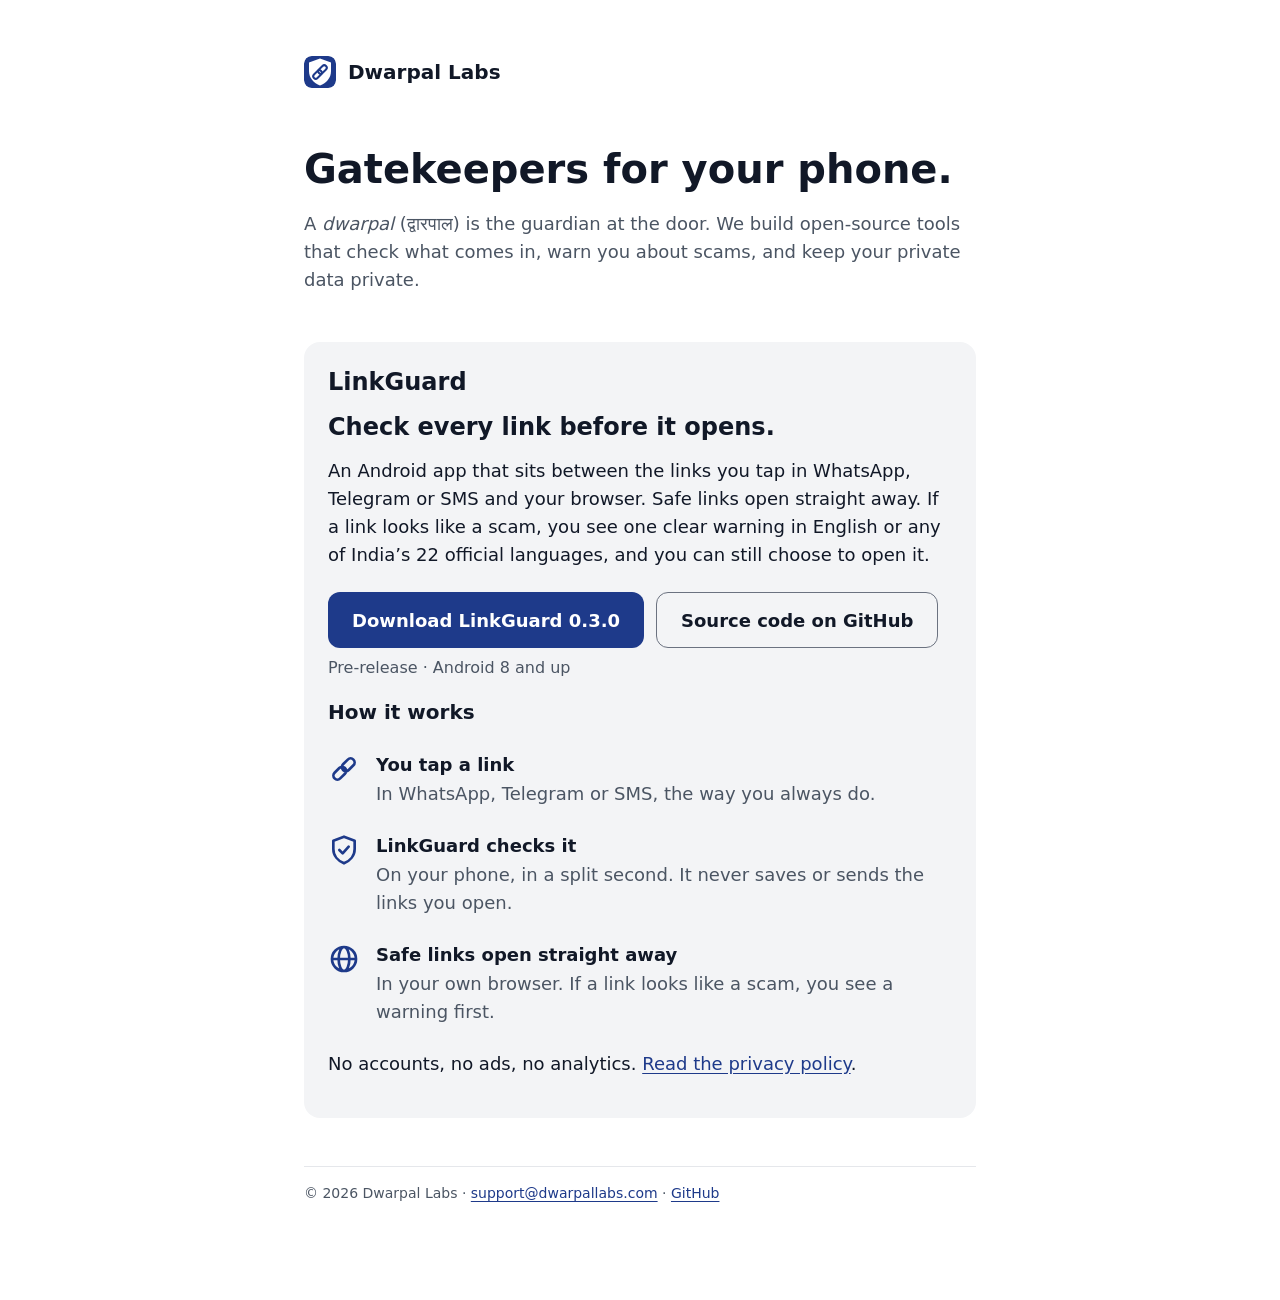
==== index.html @ 08f0dd9b "feat: link to LinkGuard v0.3.0 pre-release (22 Indian languages) Co-Authored-By: Claude Opus 5.5 <no" ====
<!doctype html>
<html lang="en">
<head>
  <meta charset="utf-8">
  <meta name="viewport" content="width=device-width, initial-scale=1">
  <title>Dwarpal Labs</title>
  <meta name="description" content="Dwarpal Labs builds open-source, privacy-first tools that keep scams out.">
  <meta name="color-scheme" content="light dark">
  <link rel="icon" href="/favicon.ico" sizes="32x32">
  <link rel="icon" href="/favicon.svg" type="image/svg+xml">
  <link rel="apple-touch-icon" href="/apple-touch-icon.png">
  <link rel="stylesheet" href="/style.css?v=2">
</head>
<body>
<main>
  <header><a class="mark" href="/"><img src="/favicon.svg" alt="" width="32" height="32">Dwarpal Labs</a></header>

  <h1>Gatekeepers for your phone.</h1>
  <p class="lede">A <em>dwarpal</em> (द्वारपाल) is the guardian at the door. We build open-source tools that check what comes in, warn you about scams, and keep your private data private.</p>

  <section class="card">
    <h2>LinkGuard</h2>
    <p class="tagline">Check every link before it opens.</p>
    <p>An Android app that sits between the links you tap in WhatsApp, Telegram or SMS and your browser. Safe links open straight away. If a link looks like a scam, you see one clear warning in English or any of India’s 22 official languages, and you can still choose to open it.</p>

    <div class="actions">
      <a class="button primary" href="https://github.com/dwarpallabs/linkguard/releases/tag/v0.3.0">Download LinkGuard 0.3.0</a>
      <a class="button secondary" href="https://github.com/dwarpallabs/linkguard">Source code on GitHub</a>
    </div>
    <p class="muted">Pre-release · Android 8 and up</p>

    <h3>How it works</h3>
    <ol class="steps">
      <li>
        <svg width="32" height="32" viewBox="0 0 24 24" fill="none" stroke="currentColor" stroke-width="2" stroke-linecap="round" stroke-linejoin="round" aria-hidden="true"><g transform="rotate(-45 12 12)"><path d="M5 9h5a3 3 0 0 1 0 6H5a3 3 0 0 1 0-6zM14 9h5a3 3 0 0 1 0 6h-5a3 3 0 0 1 0-6z"/></g></svg>
        <div><h4>You tap a link</h4><p>In WhatsApp, Telegram or SMS, the way you always do.</p></div>
      </li>
      <li>
        <svg width="32" height="32" viewBox="0 0 24 24" fill="none" stroke="currentColor" stroke-width="2" stroke-linecap="round" stroke-linejoin="round" aria-hidden="true"><path d="M12 2l8 3v6.2c0 5.1-3.5 9-8 10.8-4.5-1.8-8-5.7-8-10.8V5zM8.5 12l2.5 2.5 4.5-5"/></svg>
        <div><h4>LinkGuard checks it</h4><p>On your phone, in a split second. It never saves or sends the links you open.</p></div>
      </li>
      <li>
        <svg width="32" height="32" viewBox="0 0 24 24" fill="none" stroke="currentColor" stroke-width="2" stroke-linecap="round" stroke-linejoin="round" aria-hidden="true"><path d="M12 3a9 9 0 1 1 0 18a9 9 0 1 1 0-18zM12 3a4 9 0 1 1 0 18a4 9 0 1 1 0-18zM3 12h18"/></svg>
        <div><h4>Safe links open straight away</h4><p>In your own browser. If a link looks like a scam, you see a warning first.</p></div>
      </li>
    </ol>

    <p>No accounts, no ads, no analytics. <a href="/linkguard/privacy">Read the privacy policy</a>.</p>
  </section>

  <footer>© 2026 Dwarpal Labs · <!--email_off--><a href="mailto:support@dwarpallabs.com">support@dwarpallabs.com</a><!--/email_off--> · <a href="https://github.com/dwarpallabs">GitHub</a></footer>
</main>
</body>
</html>
---- style.css ----
/* Dwarpal Labs design system (linkguard/docs/design-system.md): one brand colour, one ink, three
   status colours; system fonts with Noto first; same type scale as the app (sp → px). */
:root {
  --brand: #1e3a8a;
  --on-brand: #ffffff;
  --brand-tint: #eef2ff;
  --ink: #111827;
  --ink-muted: #4b5563;
  --outline: #6b7280;
  --outline-soft: #e5e7eb;
  --bg: #ffffff;
  --surface: #f3f4f6;
  --safe: #15803d;
  --caution: #b45309;
  --danger: #b91c1c;

  --font: "Noto Sans", system-ui, -apple-system, "Segoe UI", Roboto,
    "Noto Sans Devanagari", "Noto Sans Tamil", sans-serif;
  --text-hero: 2.5rem;
  --text-display: 1.75rem;
  --text-title: 1.5rem;
  --text-heading: 1.25rem;
  --text-body-lg: 1.125rem;
  --text-body: 1rem;
  --text-label: 1.125rem;
  --text-caption: 0.875rem;

  --space-sm: 8px;
  --space-md: 12px;
  --space-lg: 16px;
  --space-xl: 24px;
  --space-xxl: 32px;
  --space-xxxl: 48px;
  --radius-md: 12px;
  --radius-lg: 16px;
  --touch-min: 56px;
  --measure: 720px;
}
@media (prefers-color-scheme: dark) {
  :root {
    --brand: #a5b4fc;
    --on-brand: #0b1220;
    --brand-tint: #2b3450;
    --ink: #f3f4f6;
    --ink-muted: #9ca3af;
    --outline-soft: #1f2a40;
    --bg: #0b1220;
    --surface: #141c2f;
    --safe: #4ade80;
    --caution: #fbbf24;
    --danger: #f87171;
  }
}

* { box-sizing: border-box; }
html { font-size: 100%; -webkit-text-size-adjust: 100%; }
body {
  margin: 0;
  background: var(--bg);
  color: var(--ink);
  font-family: var(--font);
  font-size: var(--text-body-lg);
  line-height: 1.55;
  letter-spacing: 0;
}
main {
  max-width: var(--measure);
  margin: 0 auto;
  padding: var(--space-xxl) var(--space-lg) var(--space-xxxl);
}
@media (min-width: 600px) {
  main { padding: var(--space-xxxl) var(--space-xl) 96px; }
}

/* Header: the LinkGuard shield and the parent wordmark. */
header { margin-bottom: var(--space-xxxl); }
.mark {
  display: inline-flex;
  align-items: center;
  gap: var(--space-md);
  min-height: 48px;
  color: var(--ink);
  font-size: var(--text-heading);
  font-weight: 600;
  text-decoration: none;
}
.mark img { width: 32px; height: 32px; border-radius: 8px; }

h1 {
  font-size: 2rem;
  line-height: 1.25;
  font-weight: 600;
  margin: 0 0 var(--space-lg);
}
@media (min-width: 600px) {
  h1 { font-size: var(--text-hero); }
}
h2 {
  font-size: var(--text-title);
  line-height: 1.4;
  font-weight: 600;
  margin: var(--space-xxxl) 0 var(--space-md);
}
h3 {
  font-size: var(--text-heading);
  line-height: 1.5;
  font-weight: 600;
  margin: 0 0 4px;
}
h4 {
  font-size: var(--text-body-lg);
  line-height: 1.5;
  font-weight: 600;
  margin: 0 0 2px;
}
p, li { margin: 0 0 var(--space-lg); }
.lede { font-size: var(--text-body-lg); color: var(--ink-muted); }
.muted { color: var(--ink-muted); font-size: var(--text-body); }
ul { padding-left: var(--space-xl); }
li { margin-bottom: var(--space-md); }
code {
  font-family: ui-monospace, "SFMono-Regular", Menlo, Consolas, monospace;
  font-size: 0.95em;
  background: var(--surface);
  border-radius: 6px;
  padding: 1px 6px;
}

/* Links are underlined, never colour-only. */
a { color: var(--brand); text-decoration: underline; text-underline-offset: 3px; }
a:focus-visible, .button:focus-visible {
  outline: 3px solid var(--brand);
  outline-offset: 2px;
  border-radius: 4px;
}

/* Product card. */
.card {
  background: var(--surface);
  border-radius: var(--radius-lg);
  padding: var(--space-xl);
  margin-top: var(--space-xxxl);
}
.card h2 { margin-top: 0; }
.tagline { font-size: var(--text-title); font-weight: 600; line-height: 1.4; margin-bottom: var(--space-md); }

/* Buttons: same three variants and sizes as the app (§7.1). Labels wrap instead of shrinking. */
.actions { display: flex; flex-direction: column; gap: var(--space-md); margin: var(--space-xl) 0 var(--space-sm); }
@media (min-width: 600px) {
  .actions { flex-direction: row; flex-wrap: wrap; }
}
.button {
  display: inline-flex;
  align-items: center;
  justify-content: center;
  min-height: var(--touch-min);
  padding: 14px var(--space-xl);
  border-radius: var(--radius-md);
  font-size: var(--text-label);
  font-weight: 600;
  line-height: 1.4;
  text-align: center;
  text-decoration: none;
}
.button.primary { background: var(--brand); color: var(--on-brand); }
.button.secondary { border: 1.5px solid var(--outline); color: var(--ink); }
.actions + .muted { margin-top: 0; }

/* How it works: icon + short title + one sentence. */
.steps { list-style: none; padding: 0; margin: var(--space-xl) 0 0; }
.steps li { display: flex; gap: var(--space-lg); margin-bottom: var(--space-xl); }
.steps svg { flex: none; width: 32px; height: 32px; margin-top: 2px; color: var(--brand); }
.steps p { margin: 0; color: var(--ink-muted); }

footer {
  margin-top: var(--space-xxxl);
  padding-top: var(--space-lg);
  border-top: 1px solid var(--outline-soft);
  color: var(--ink-muted);
  font-size: var(--text-caption);
}
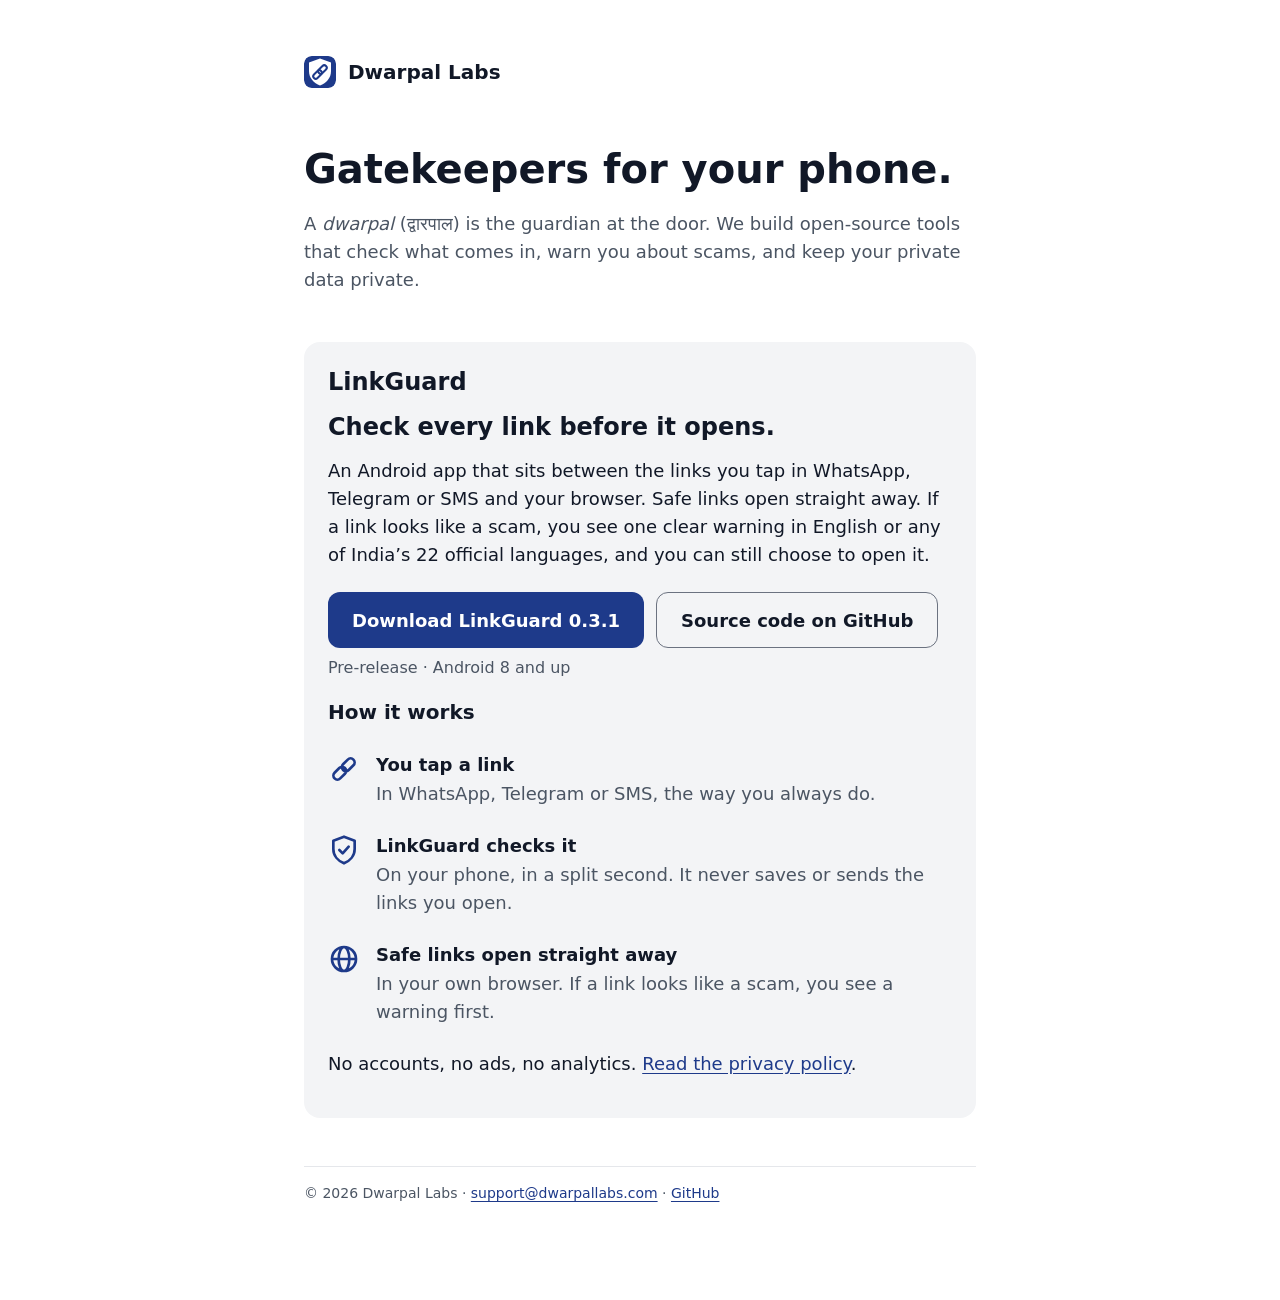
==== commit b258f74b: "feat: link to LinkGuard v0.3.1 pre-release Co-Authored-By: Claude Opus 5.5 <noreply@anthropic.com>" ====
--- a/index.html
+++ b/index.html
@@ -24,7 +24,7 @@
     <p>An Android app that sits between the links you tap in WhatsApp, Telegram or SMS and your browser. Safe links open straight away. If a link looks like a scam, you see one clear warning in English or any of India’s 22 official languages, and you can still choose to open it.</p>
 
     <div class="actions">
-      <a class="button primary" href="https://github.com/dwarpallabs/linkguard/releases/tag/v0.3.0">Download LinkGuard 0.3.0</a>
+      <a class="button primary" href="https://github.com/dwarpallabs/linkguard/releases/tag/v0.3.1">Download LinkGuard 0.3.1</a>
       <a class="button secondary" href="https://github.com/dwarpallabs/linkguard">Source code on GitHub</a>
     </div>
     <p class="muted">Pre-release · Android 8 and up</p>
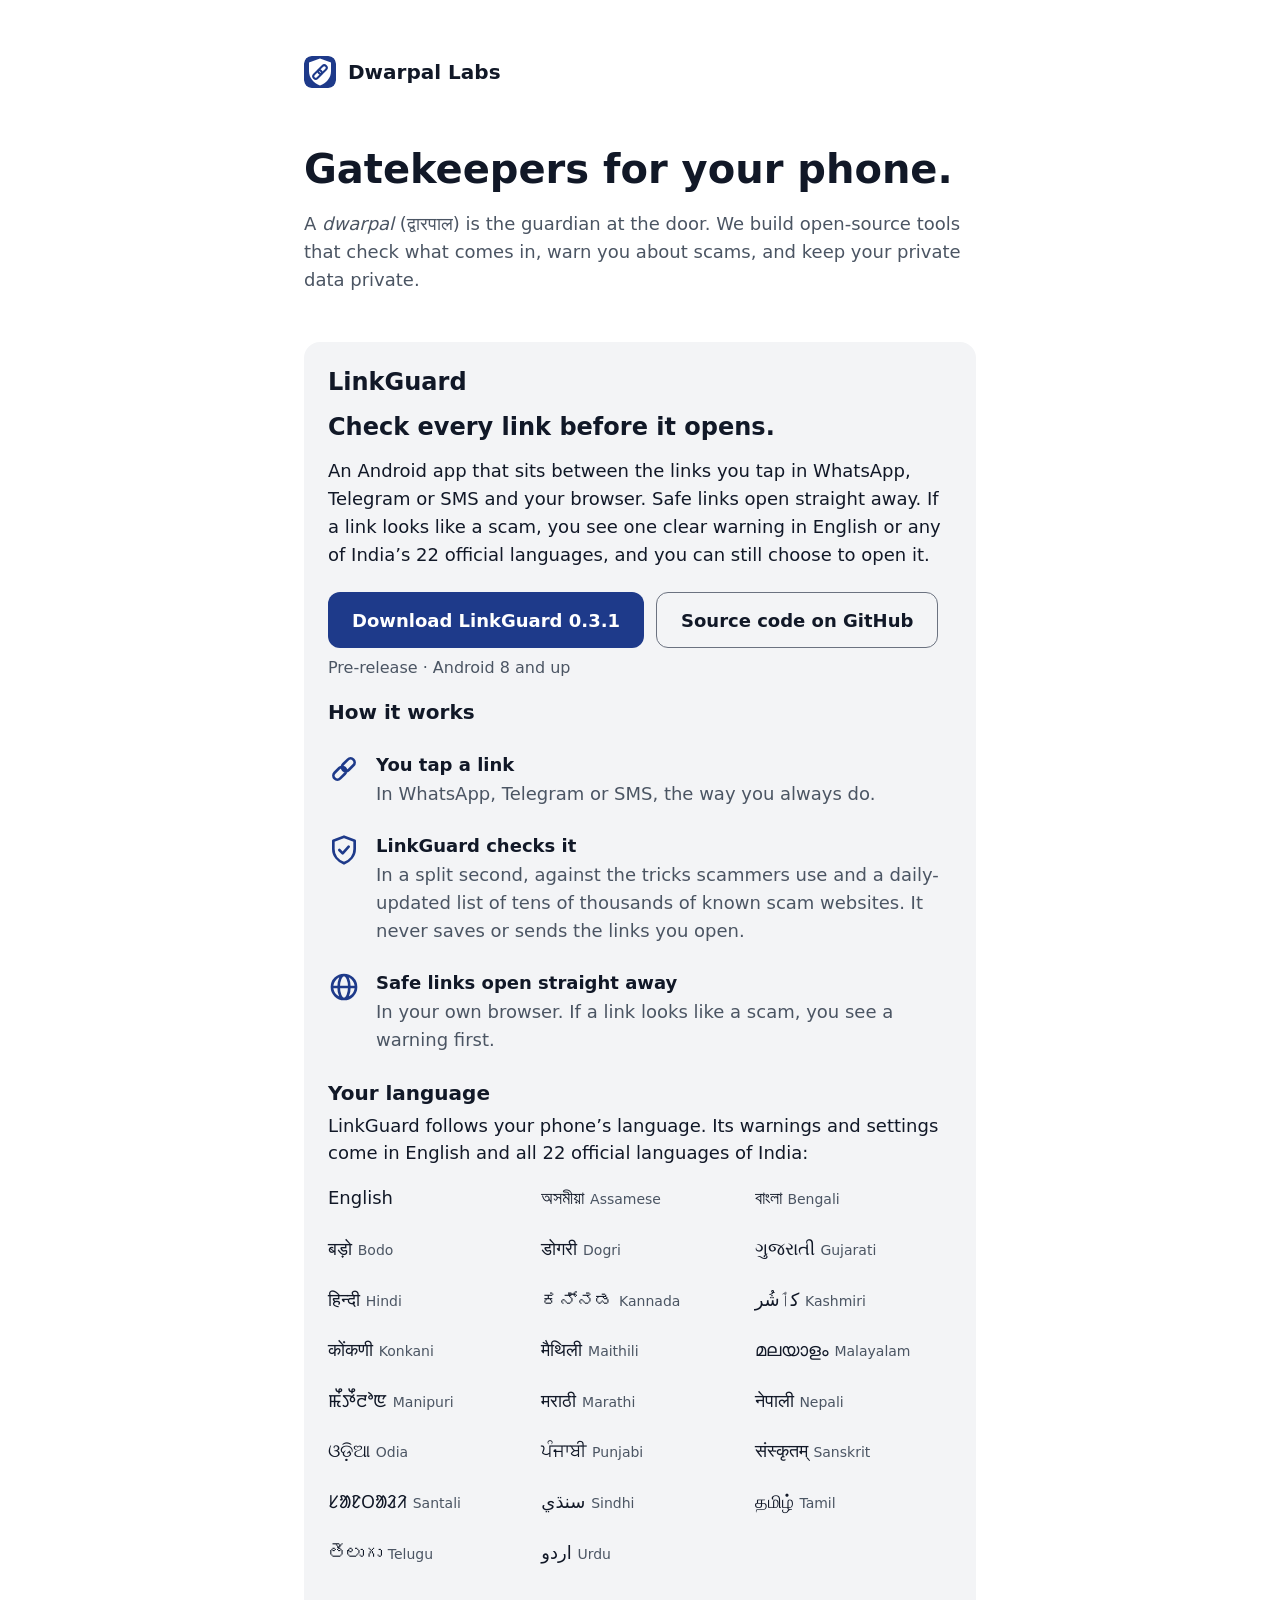
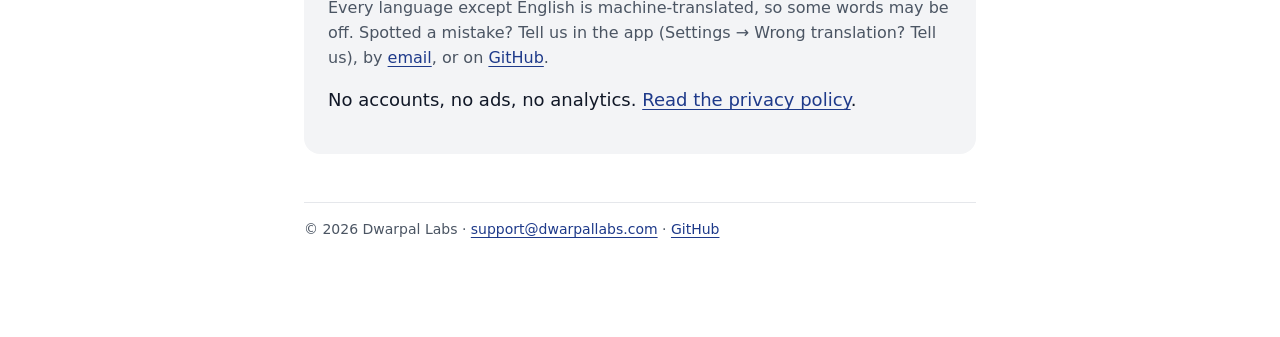
==== commit cbfb3077: "feat: Your language section (all 23 LinkGuard languages); scam list in How it works Lists English an" ====
--- a/index.html
+++ b/index.html
@@ -9,7 +9,7 @@
   <link rel="icon" href="/favicon.ico" sizes="32x32">
   <link rel="icon" href="/favicon.svg" type="image/svg+xml">
   <link rel="apple-touch-icon" href="/apple-touch-icon.png">
-  <link rel="stylesheet" href="/style.css?v=2">
+  <link rel="stylesheet" href="/style.css?v=3">
 </head>
 <body>
 <main>
@@ -37,7 +37,7 @@
       </li>
       <li>
         <svg width="32" height="32" viewBox="0 0 24 24" fill="none" stroke="currentColor" stroke-width="2" stroke-linecap="round" stroke-linejoin="round" aria-hidden="true"><path d="M12 2l8 3v6.2c0 5.1-3.5 9-8 10.8-4.5-1.8-8-5.7-8-10.8V5zM8.5 12l2.5 2.5 4.5-5"/></svg>
-        <div><h4>LinkGuard checks it</h4><p>On your phone, in a split second. It never saves or sends the links you open.</p></div>
+        <div><h4>LinkGuard checks it</h4><p>In a split second, against the tricks scammers use and a daily-updated list of tens of thousands of known scam websites. It never saves or sends the links you open.</p></div>
       </li>
       <li>
         <svg width="32" height="32" viewBox="0 0 24 24" fill="none" stroke="currentColor" stroke-width="2" stroke-linecap="round" stroke-linejoin="round" aria-hidden="true"><path d="M12 3a9 9 0 1 1 0 18a9 9 0 1 1 0-18zM12 3a4 9 0 1 1 0 18a4 9 0 1 1 0-18zM3 12h18"/></svg>
@@ -45,7 +45,35 @@
       </li>
     </ol>
 
-    <p>No accounts, no ads, no analytics. <a href="/linkguard/privacy">Read the privacy policy</a>.</p>
+    <h3>Your language</h3>
+<p>LinkGuard follows your phone’s language. Its warnings and settings come in English and all 22 official languages of India:</p>
+<ul class="langs">
+    <li><span lang="en">English</span></li>
+    <li><span lang="as">অসমীয়া</span> <span class="muted">Assamese</span></li>
+    <li><span lang="bn">বাংলা</span> <span class="muted">Bengali</span></li>
+    <li><span lang="brx">बड़ो</span> <span class="muted">Bodo</span></li>
+    <li><span lang="doi">डोगरी</span> <span class="muted">Dogri</span></li>
+    <li><span lang="gu">ગુજરાતી</span> <span class="muted">Gujarati</span></li>
+    <li><span lang="hi">हिन्दी</span> <span class="muted">Hindi</span></li>
+    <li><span lang="kn">ಕನ್ನಡ</span> <span class="muted">Kannada</span></li>
+    <li><span lang="ks" dir="rtl">کٲشُر</span> <span class="muted">Kashmiri</span></li>
+    <li><span lang="kok">कोंकणी</span> <span class="muted">Konkani</span></li>
+    <li><span lang="mai">मैथिली</span> <span class="muted">Maithili</span></li>
+    <li><span lang="ml">മലയാളം</span> <span class="muted">Malayalam</span></li>
+    <li><span lang="mni">ꯃꯩꯇꯩꯂꯣꯟ</span> <span class="muted">Manipuri</span></li>
+    <li><span lang="mr">मराठी</span> <span class="muted">Marathi</span></li>
+    <li><span lang="ne">नेपाली</span> <span class="muted">Nepali</span></li>
+    <li><span lang="or">ଓଡ଼ିଆ</span> <span class="muted">Odia</span></li>
+    <li><span lang="pa">ਪੰਜਾਬੀ</span> <span class="muted">Punjabi</span></li>
+    <li><span lang="sa">संस्कृतम्</span> <span class="muted">Sanskrit</span></li>
+    <li><span lang="sat">ᱥᱟᱱᱛᱟᱲᱤ</span> <span class="muted">Santali</span></li>
+    <li><span lang="sd" dir="rtl">سنڌي</span> <span class="muted">Sindhi</span></li>
+    <li><span lang="ta">தமிழ்</span> <span class="muted">Tamil</span></li>
+    <li><span lang="te">తెలుగు</span> <span class="muted">Telugu</span></li>
+    <li><span lang="ur" dir="rtl">اردو</span> <span class="muted">Urdu</span></li>
+</ul>
+<p class="muted">Every language except English is machine-translated, so some words may be off. Spotted a mistake? Tell us in the app (Settings → Wrong translation? Tell us), by <!--email_off--><a href="mailto:support@dwarpallabs.com">email</a><!--/email_off-->, or on <a href="https://github.com/dwarpallabs/linkguard/issues/new?template=translation.yml">GitHub</a>.</p>
+<p>No accounts, no ads, no analytics. <a href="/linkguard/privacy">Read the privacy policy</a>.</p>
   </section>
 
   <footer>© 2026 Dwarpal Labs · <!--email_off--><a href="mailto:support@dwarpallabs.com">support@dwarpallabs.com</a><!--/email_off--> · <a href="https://github.com/dwarpallabs">GitHub</a></footer>
--- a/style.css
+++ b/style.css
@@ -1,3 +1,19 @@
+/* Ol Chiki (Santali) and Meetei Mayek (Manipuri) are missing from many computers. These are tiny
+   self-hosted subsets of Noto Sans (SIL OFL, fonts/OFL.txt) holding only the letters this site uses;
+   unicode-range means a browser downloads one only when that script is on the page. */
+@font-face {
+  font-family: "LG Ol Chiki";
+  src: url("/fonts/noto-sans-olchiki-subset.woff2") format("woff2");
+  unicode-range: U+1C50-1C7F;
+  font-display: swap;
+}
+@font-face {
+  font-family: "LG Meetei Mayek";
+  src: url("/fonts/noto-sans-meeteimayek-subset.woff2") format("woff2");
+  unicode-range: U+ABC0-ABFF, U+AAE0-AAFF;
+  font-display: swap;
+}
+
 /* Dwarpal Labs design system (linkguard/docs/design-system.md): one brand colour, one ink, three
    status colours; system fonts with Noto first; same type scale as the app (sp → px). */
 :root {
@@ -15,7 +31,7 @@
   --danger: #b91c1c;
 
   --font: "Noto Sans", system-ui, -apple-system, "Segoe UI", Roboto,
-    "Noto Sans Devanagari", "Noto Sans Tamil", sans-serif;
+    "Noto Sans Devanagari", "Noto Sans Tamil", "LG Ol Chiki", "LG Meetei Mayek", sans-serif;
   --text-hero: 2.5rem;
   --text-display: 1.75rem;
   --text-title: 1.5rem;
@@ -172,6 +188,18 @@
 .steps svg { flex: none; width: 32px; height: 32px; margin-top: 2px; color: var(--brand); }
 .steps p { margin: 0; color: var(--ink-muted); }
 
+/* Your language: each name in its own script; tall line height so Indic vowel signs never clip. */
+.langs {
+  list-style: none;
+  padding: 0;
+  margin: var(--space-md) 0 var(--space-lg);
+  display: grid;
+  grid-template-columns: repeat(auto-fill, minmax(10rem, 1fr));
+  gap: var(--space-sm) var(--space-lg);
+  line-height: 1.7;
+}
+.langs .muted { font-size: var(--text-caption); }
+
 footer {
   margin-top: var(--space-xxxl);
   padding-top: var(--space-lg);
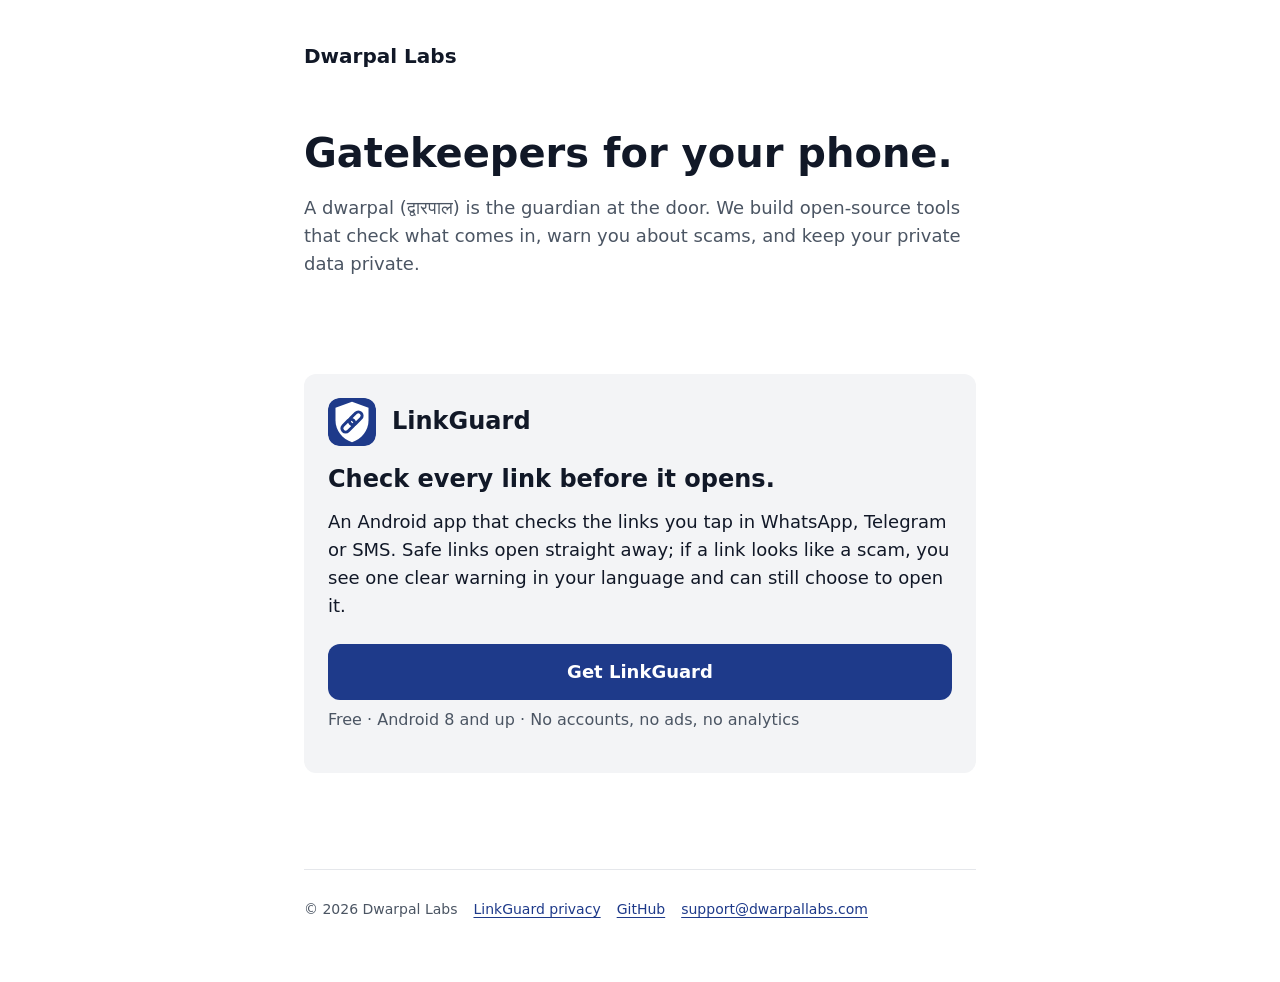
==== commit 53e5ec47: "feat: LinkGuard product page and remaining design-system fixes - New /linkguard/ product page: LinkG" ====
--- a/index.html
+++ b/index.html
@@ -6,77 +6,49 @@
   <title>Dwarpal Labs</title>
   <meta name="description" content="Dwarpal Labs builds open-source, privacy-first tools that keep scams out.">
   <meta name="color-scheme" content="light dark">
+  <meta property="og:type" content="website">
+  <meta property="og:site_name" content="Dwarpal Labs">
+  <meta property="og:title" content="LinkGuard: check every link before it opens">
+  <meta property="og:description" content="Free, open-source Android app that checks WhatsApp and SMS links for scams before they open. Warns in English and all 22 official languages of India. Never logs your links.">
+  <meta property="og:url" content="https://dwarpallabs.com/">
+  <meta property="og:image" content="https://dwarpallabs.com/og-linkguard.png">
+  <meta property="og:image:width" content="1200">
+  <meta property="og:image:height" content="630">
+  <meta property="og:image:alt" content="LinkGuard shield logo. Checks WhatsApp and SMS links for scams before they open. Free, open source, 23 languages.">
+  <meta name="twitter:card" content="summary_large_image">
   <link rel="icon" href="/favicon.ico" sizes="32x32">
   <link rel="icon" href="/favicon.svg" type="image/svg+xml">
   <link rel="apple-touch-icon" href="/apple-touch-icon.png">
-  <link rel="stylesheet" href="/style.css?v=3">
+  <link rel="stylesheet" href="/style.css?v=4">
 </head>
 <body>
 <main>
-  <header><a class="mark" href="/"><img src="/favicon.svg" alt="" width="32" height="32">Dwarpal Labs</a></header>
+  <header><a class="mark" href="/">Dwarpal Labs</a></header>
 
   <h1>Gatekeepers for your phone.</h1>
-  <p class="lede">A <em>dwarpal</em> (द्वारपाल) is the guardian at the door. We build open-source tools that check what comes in, warn you about scams, and keep your private data private.</p>
+  <p class="lede">A dwarpal (<span lang="hi">द्वारपाल</span>) is the guardian at the door. We build open-source tools that check what comes in, warn you about scams, and keep your private data private.</p>
 
-  <section class="card">
-    <h2>LinkGuard</h2>
+  <section class="card section">
+    <div class="card-head">
+      <img src="/favicon.svg" alt="" width="48" height="48">
+      <h2>LinkGuard</h2>
+    </div>
     <p class="tagline">Check every link before it opens.</p>
-    <p>An Android app that sits between the links you tap in WhatsApp, Telegram or SMS and your browser. Safe links open straight away. If a link looks like a scam, you see one clear warning in English or any of India’s 22 official languages, and you can still choose to open it.</p>
-
+    <p>An Android app that checks the links you tap in WhatsApp, Telegram or SMS. Safe links open straight away; if a link looks like a scam, you see one clear warning in your language and can still choose to open it.</p>
     <div class="actions">
-      <a class="button primary" href="https://github.com/dwarpallabs/linkguard/releases/tag/v0.3.1">Download LinkGuard 0.3.1</a>
-      <a class="button secondary" href="https://github.com/dwarpallabs/linkguard">Source code on GitHub</a>
+      <a class="button primary" href="/linkguard/">Get LinkGuard</a>
     </div>
-    <p class="muted">Pre-release · Android 8 and up</p>
-
-    <h3>How it works</h3>
-    <ol class="steps">
-      <li>
-        <svg width="32" height="32" viewBox="0 0 24 24" fill="none" stroke="currentColor" stroke-width="2" stroke-linecap="round" stroke-linejoin="round" aria-hidden="true"><g transform="rotate(-45 12 12)"><path d="M5 9h5a3 3 0 0 1 0 6H5a3 3 0 0 1 0-6zM14 9h5a3 3 0 0 1 0 6h-5a3 3 0 0 1 0-6z"/></g></svg>
-        <div><h4>You tap a link</h4><p>In WhatsApp, Telegram or SMS, the way you always do.</p></div>
-      </li>
-      <li>
-        <svg width="32" height="32" viewBox="0 0 24 24" fill="none" stroke="currentColor" stroke-width="2" stroke-linecap="round" stroke-linejoin="round" aria-hidden="true"><path d="M12 2l8 3v6.2c0 5.1-3.5 9-8 10.8-4.5-1.8-8-5.7-8-10.8V5zM8.5 12l2.5 2.5 4.5-5"/></svg>
-        <div><h4>LinkGuard checks it</h4><p>In a split second, against the tricks scammers use and a daily-updated list of tens of thousands of known scam websites. It never saves or sends the links you open.</p></div>
-      </li>
-      <li>
-        <svg width="32" height="32" viewBox="0 0 24 24" fill="none" stroke="currentColor" stroke-width="2" stroke-linecap="round" stroke-linejoin="round" aria-hidden="true"><path d="M12 3a9 9 0 1 1 0 18a9 9 0 1 1 0-18zM12 3a4 9 0 1 1 0 18a4 9 0 1 1 0-18zM3 12h18"/></svg>
-        <div><h4>Safe links open straight away</h4><p>In your own browser. If a link looks like a scam, you see a warning first.</p></div>
-      </li>
-    </ol>
-
-    <h3>Your language</h3>
-<p>LinkGuard follows your phone’s language. Its warnings and settings come in English and all 22 official languages of India:</p>
-<ul class="langs">
-    <li><span lang="en">English</span></li>
-    <li><span lang="as">অসমীয়া</span> <span class="muted">Assamese</span></li>
-    <li><span lang="bn">বাংলা</span> <span class="muted">Bengali</span></li>
-    <li><span lang="brx">बड़ो</span> <span class="muted">Bodo</span></li>
-    <li><span lang="doi">डोगरी</span> <span class="muted">Dogri</span></li>
-    <li><span lang="gu">ગુજરાતી</span> <span class="muted">Gujarati</span></li>
-    <li><span lang="hi">हिन्दी</span> <span class="muted">Hindi</span></li>
-    <li><span lang="kn">ಕನ್ನಡ</span> <span class="muted">Kannada</span></li>
-    <li><span lang="ks" dir="rtl">کٲشُر</span> <span class="muted">Kashmiri</span></li>
-    <li><span lang="kok">कोंकणी</span> <span class="muted">Konkani</span></li>
-    <li><span lang="mai">मैथिली</span> <span class="muted">Maithili</span></li>
-    <li><span lang="ml">മലയാളം</span> <span class="muted">Malayalam</span></li>
-    <li><span lang="mni">ꯃꯩꯇꯩꯂꯣꯟ</span> <span class="muted">Manipuri</span></li>
-    <li><span lang="mr">मराठी</span> <span class="muted">Marathi</span></li>
-    <li><span lang="ne">नेपाली</span> <span class="muted">Nepali</span></li>
-    <li><span lang="or">ଓଡ଼ିଆ</span> <span class="muted">Odia</span></li>
-    <li><span lang="pa">ਪੰਜਾਬੀ</span> <span class="muted">Punjabi</span></li>
-    <li><span lang="sa">संस्कृतम्</span> <span class="muted">Sanskrit</span></li>
-    <li><span lang="sat">ᱥᱟᱱᱛᱟᱲᱤ</span> <span class="muted">Santali</span></li>
-    <li><span lang="sd" dir="rtl">سنڌي</span> <span class="muted">Sindhi</span></li>
-    <li><span lang="ta">தமிழ்</span> <span class="muted">Tamil</span></li>
-    <li><span lang="te">తెలుగు</span> <span class="muted">Telugu</span></li>
-    <li><span lang="ur" dir="rtl">اردو</span> <span class="muted">Urdu</span></li>
-</ul>
-<p class="muted">Every language except English is machine-translated, so some words may be off. Spotted a mistake? Tell us in the app (Settings → Wrong translation? Tell us), by <!--email_off--><a href="mailto:support@dwarpallabs.com">email</a><!--/email_off-->, or on <a href="https://github.com/dwarpallabs/linkguard/issues/new?template=translation.yml">GitHub</a>.</p>
-<p>No accounts, no ads, no analytics. <a href="/linkguard/privacy">Read the privacy policy</a>.</p>
+    <p class="muted">Free · Android 8 and up · No accounts, no ads, no analytics</p>
   </section>
 
-  <footer>© 2026 Dwarpal Labs · <!--email_off--><a href="mailto:support@dwarpallabs.com">support@dwarpallabs.com</a><!--/email_off--> · <a href="https://github.com/dwarpallabs">GitHub</a></footer>
+  <footer>
+    <ul>
+      <li>© 2026 Dwarpal Labs</li>
+      <li><a href="/linkguard/privacy">LinkGuard privacy</a></li>
+      <li><a href="https://github.com/dwarpallabs">GitHub</a></li>
+      <li><!--email_off--><a href="mailto:support@dwarpallabs.com">support@dwarpallabs.com</a><!--/email_off--></li>
+    </ul>
+  </footer>
 </main>
 </body>
 </html>
--- a/style.css
+++ b/style.css
@@ -14,8 +14,8 @@
   font-display: swap;
 }
 
-/* Dwarpal Labs design system (linkguard/docs/design-system.md): one brand colour, one ink, three
-   status colours; system fonts with Noto first; same type scale as the app (sp → px). */
+/* Same tokens as the LinkGuard app: one brand colour, one ink, three status colours; system fonts
+   with Noto first; same type scale as the app (sp → px). Status colours mean link safety only. */
 :root {
   --brand: #1e3a8a;
   --on-brand: #ffffff;
@@ -27,8 +27,15 @@
   --bg: #ffffff;
   --surface: #f3f4f6;
   --safe: #15803d;
+  --safe-tint: #dcfce7;
+  --on-safe-tint: #166534;
   --caution: #b45309;
+  --caution-tint: #fef3c7;
+  --on-caution-tint: #92400e;
   --danger: #b91c1c;
+  --danger-tint: #fee2e2;
+  --on-danger-tint: #991b1b;
+  --pressed: rgb(17 24 39 / 0.12);
 
   --font: "Noto Sans", system-ui, -apple-system, "Segoe UI", Roboto,
     "Noto Sans Devanagari", "Noto Sans Tamil", "LG Ol Chiki", "LG Meetei Mayek", sans-serif;
@@ -41,15 +48,20 @@
   --text-label: 1.125rem;
   --text-caption: 0.875rem;
 
+  --space-xs: 4px;
   --space-sm: 8px;
   --space-md: 12px;
   --space-lg: 16px;
   --space-xl: 24px;
   --space-xxl: 32px;
   --space-xxxl: 48px;
+  --section: 48px;
+  --radius-sm: 8px;
   --radius-md: 12px;
   --radius-lg: 16px;
+  --radius-xl: 24px;
   --touch-min: 56px;
+  --touch-secondary: 48px;
   --measure: 720px;
 }
 @media (prefers-color-scheme: dark) {
@@ -59,13 +71,25 @@
     --brand-tint: #2b3450;
     --ink: #f3f4f6;
     --ink-muted: #9ca3af;
+    --outline: #9ca3af;
     --outline-soft: #1f2a40;
     --bg: #0b1220;
     --surface: #141c2f;
+    /* Dark tints are the status colour at 16 % over the surface, pre-mixed, as in the app. */
     --safe: #4ade80;
+    --safe-tint: #1d3b3c;
+    --on-safe-tint: #4ade80;
     --caution: #fbbf24;
+    --caution-tint: #39362d;
+    --on-caution-tint: #fbbf24;
     --danger: #f87171;
+    --danger-tint: #382a3a;
+    --on-danger-tint: #f87171;
+    --pressed: rgb(243 244 246 / 0.12);
   }
+}
+@media (min-width: 600px) {
+  :root { --section: 96px; }
 }
 
 * { box-sizing: border-box; }
@@ -82,25 +106,36 @@
 main {
   max-width: var(--measure);
   margin: 0 auto;
-  padding: var(--space-xxl) var(--space-lg) var(--space-xxxl);
+  padding: var(--space-xl) var(--space-lg) var(--space-xxxl);
 }
 @media (min-width: 600px) {
-  main { padding: var(--space-xxxl) var(--space-xl) 96px; }
-}
-
-/* Header: the LinkGuard shield and the parent wordmark. */
-header { margin-bottom: var(--space-xxxl); }
+  main { padding: var(--space-xxl) var(--space-xl) var(--space-xxxl); }
+}
+
+/* Header: mark + wordmark at start, at most three links at end. */
+header {
+  display: flex;
+  flex-wrap: wrap;
+  align-items: center;
+  justify-content: space-between;
+  gap: var(--space-sm) var(--space-xl);
+  margin-bottom: var(--space-xxxl);
+}
 .mark {
   display: inline-flex;
   align-items: center;
   gap: var(--space-md);
-  min-height: 48px;
+  min-height: var(--touch-secondary);
   color: var(--ink);
   font-size: var(--text-heading);
   font-weight: 600;
   text-decoration: none;
 }
-.mark img { width: 32px; height: 32px; border-radius: 8px; }
+.mark img { width: 32px; height: 32px; border-radius: var(--radius-sm); }
+.mark small { font-size: var(--text-body); font-weight: 400; color: var(--ink-muted); }
+nav ul { display: flex; flex-wrap: wrap; gap: 0 var(--space-xl); list-style: none; margin: 0; padding: 0; }
+nav li { margin: 0; }
+nav a { display: inline-flex; align-items: center; min-height: var(--touch-secondary); font-size: var(--text-body); }
 
 h1 {
   font-size: 2rem;
@@ -113,32 +148,31 @@
 }
 h2 {
   font-size: var(--text-title);
-  line-height: 1.4;
-  font-weight: 600;
-  margin: var(--space-xxxl) 0 var(--space-md);
-}
+  line-height: 1.45;
+  font-weight: 600;
+  margin: 0 0 var(--space-lg);
+}
+/* Long documents without sections (privacy policy): space before each heading. */
+main > h2 { margin-top: var(--space-xxxl); }
 h3 {
   font-size: var(--text-heading);
   line-height: 1.5;
   font-weight: 600;
-  margin: 0 0 4px;
-}
-h4 {
-  font-size: var(--text-body-lg);
-  line-height: 1.5;
-  font-weight: 600;
-  margin: 0 0 2px;
+  margin: 0 0 var(--space-xs);
 }
 p, li { margin: 0 0 var(--space-lg); }
+/* Two weights only (400 and 600) and no italics: Indic scripts have no true italic. */
+strong, b { font-weight: 600; }
+em, i { font-style: normal; font-weight: 600; }
 .lede { font-size: var(--text-body-lg); color: var(--ink-muted); }
 .muted { color: var(--ink-muted); font-size: var(--text-body); }
-ul { padding-left: var(--space-xl); }
+ul { padding-inline-start: var(--space-xl); }
 li { margin-bottom: var(--space-md); }
 code {
   font-family: ui-monospace, "SFMono-Regular", Menlo, Consolas, monospace;
   font-size: 0.95em;
   background: var(--surface);
-  border-radius: 6px;
+  border-radius: var(--radius-sm);
   padding: 1px 6px;
 }
 
@@ -150,43 +184,77 @@
   border-radius: 4px;
 }
 
-/* Product card. */
+/* Sections: white space is the main decoration (48 px on phones, 96 px from 600 px). */
+.section { margin-top: var(--section); }
+
+/* Card: surface colour instead of a shadow. */
 .card {
   background: var(--surface);
-  border-radius: var(--radius-lg);
+  border-radius: var(--radius-md);
   padding: var(--space-xl);
-  margin-top: var(--space-xxxl);
-}
-.card h2 { margin-top: 0; }
-.tagline { font-size: var(--text-title); font-weight: 600; line-height: 1.4; margin-bottom: var(--space-md); }
-
-/* Buttons: same three variants and sizes as the app (§7.1). Labels wrap instead of shrinking. */
+}
+.card-head { display: flex; align-items: center; gap: var(--space-lg); margin-bottom: var(--space-lg); }
+.card-head img { width: 48px; height: 48px; border-radius: var(--radius-md); flex: none; }
+.card-head h2 { margin: 0; }
+.tagline { font-size: var(--text-title); font-weight: 600; line-height: 1.45; margin-bottom: var(--space-md); }
+
+/* Buttons: same variants and sizes as the app. Stacked and full width, primary on top, never side by
+   side; labels wrap instead of shrinking. */
 .actions { display: flex; flex-direction: column; gap: var(--space-md); margin: var(--space-xl) 0 var(--space-sm); }
-@media (min-width: 600px) {
-  .actions { flex-direction: row; flex-wrap: wrap; }
-}
 .button {
-  display: inline-flex;
+  display: flex;
   align-items: center;
   justify-content: center;
+  width: 100%;
   min-height: var(--touch-min);
   padding: 14px var(--space-xl);
   border-radius: var(--radius-md);
   font-size: var(--text-label);
   font-weight: 600;
-  line-height: 1.4;
+  line-height: 1.45;
   text-align: center;
   text-decoration: none;
 }
 .button.primary { background: var(--brand); color: var(--on-brand); }
 .button.secondary { border: 1.5px solid var(--outline); color: var(--ink); }
+.button:active { box-shadow: inset 0 0 0 999px var(--pressed); }
 .actions + .muted { margin-top: 0; }
+
+/* Hero screenshot: one phone screen, framed simply. */
+.screen {
+  display: block;
+  max-width: 320px;
+  margin: var(--space-xxl) 0 0;
+  padding: var(--space-md);
+  background: var(--surface);
+  border-radius: var(--radius-xl);
+}
+.screen img { display: block; width: 100%; height: auto; border-radius: var(--radius-md); }
 
 /* How it works: icon + short title + one sentence. */
 .steps { list-style: none; padding: 0; margin: var(--space-xl) 0 0; }
 .steps li { display: flex; gap: var(--space-lg); margin-bottom: var(--space-xl); }
 .steps svg { flex: none; width: 32px; height: 32px; margin-top: 2px; color: var(--brand); }
 .steps p { margin: 0; color: var(--ink-muted); }
+
+/* What it warns about: the app's status badges. Each state has its own shape, so it reads in
+   greyscale; colour is never the only signal. */
+.states { list-style: none; padding: 0; margin: var(--space-xl) 0 0; }
+.states li { display: flex; gap: var(--space-lg); margin-bottom: var(--space-xl); }
+.badge { flex: none; width: 56px; height: 56px; }
+.badge.safe { color: var(--safe); --tint: var(--safe-tint); }
+.badge.caution { color: var(--caution); --tint: var(--caution-tint); }
+.badge.danger { color: var(--danger); --tint: var(--danger-tint); }
+.badge .tile, .badge .dot { fill: var(--tint); }
+.badge .shape { fill: currentColor; stroke: currentColor; stroke-width: 3; stroke-linejoin: round; }
+.badge .cut { fill: none; stroke: var(--tint); stroke-width: 3.5; stroke-linecap: round; stroke-linejoin: round; }
+.states h3.safe { color: var(--on-safe-tint); }
+.states h3.caution { color: var(--on-caution-tint); }
+.states h3.danger { color: var(--on-danger-tint); }
+.states p { margin: 0; }
+
+/* Privacy in plain words. */
+.facts { padding-inline-start: var(--space-xl); }
 
 /* Your language: each name in its own script; tall line height so Indic vowel signs never clip. */
 .langs {
@@ -198,12 +266,15 @@
   gap: var(--space-sm) var(--space-lg);
   line-height: 1.7;
 }
-.langs .muted { font-size: var(--text-caption); }
+.langs li { margin: 0; }
 
 footer {
-  margin-top: var(--space-xxxl);
+  margin-top: var(--section);
   padding-top: var(--space-lg);
   border-top: 1px solid var(--outline-soft);
   color: var(--ink-muted);
   font-size: var(--text-caption);
 }
+footer ul { display: flex; flex-wrap: wrap; align-items: center; gap: 0 var(--space-lg); list-style: none; margin: 0; padding: 0; }
+/* Every item is a 48 px row so plain text lines up with the links' tap areas. */
+footer li { display: flex; align-items: center; gap: 0.3em; min-height: var(--touch-secondary); margin: 0; }
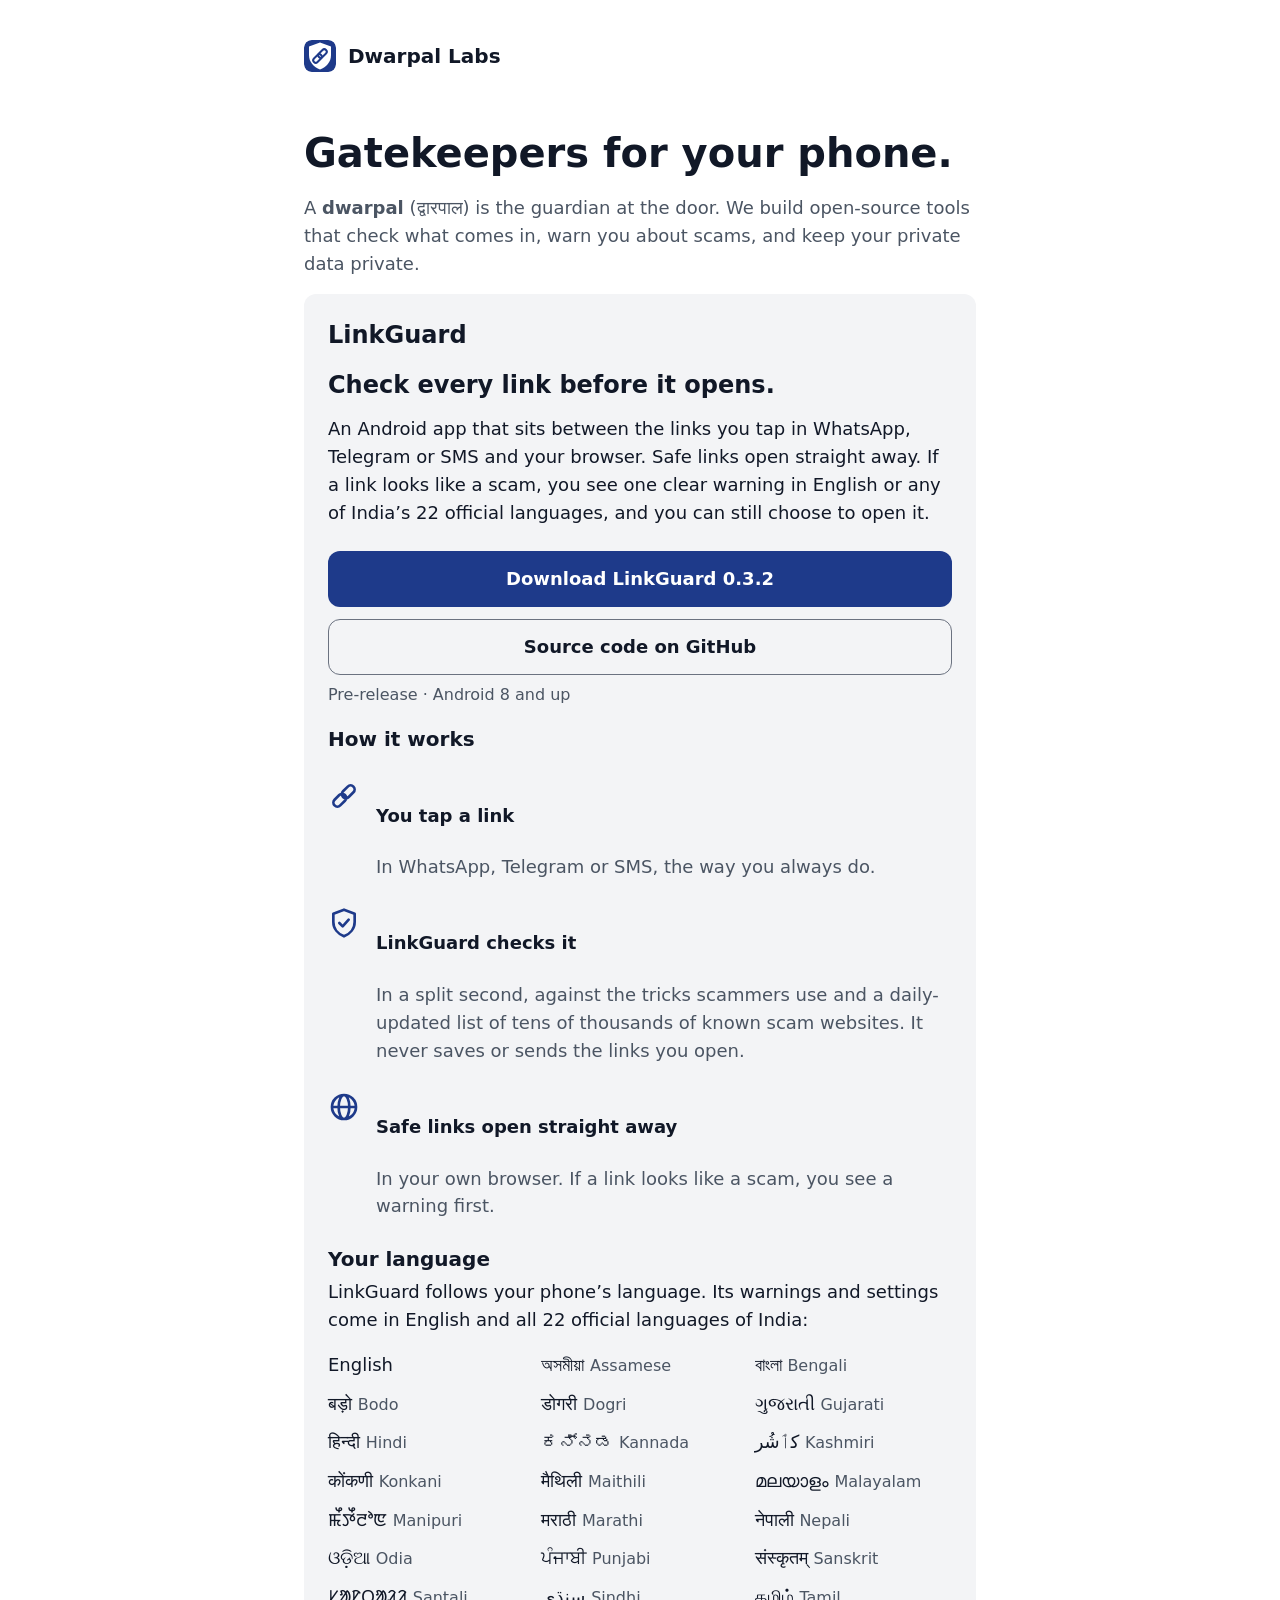
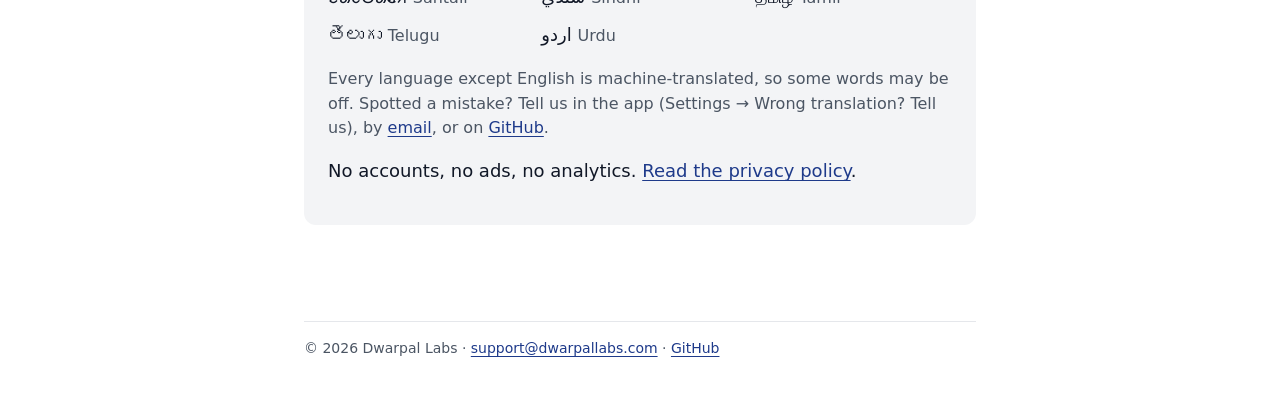
==== commit b3f13af6: "feat: link to LinkGuard v0.3.2 pre-release Co-Authored-By: Claude Fable 5.1 <noreply@anthropic.com>" ====
--- a/index.html
+++ b/index.html
@@ -19,36 +19,74 @@
   <link rel="icon" href="/favicon.ico" sizes="32x32">
   <link rel="icon" href="/favicon.svg" type="image/svg+xml">
   <link rel="apple-touch-icon" href="/apple-touch-icon.png">
-  <link rel="stylesheet" href="/style.css?v=4">
+  <link rel="stylesheet" href="/style.css?v=3">
 </head>
 <body>
 <main>
-  <header><a class="mark" href="/">Dwarpal Labs</a></header>
+  <header><a class="mark" href="/"><img src="/favicon.svg" alt="" width="32" height="32">Dwarpal Labs</a></header>
 
   <h1>Gatekeepers for your phone.</h1>
-  <p class="lede">A dwarpal (<span lang="hi">द्वारपाल</span>) is the guardian at the door. We build open-source tools that check what comes in, warn you about scams, and keep your private data private.</p>
+  <p class="lede">A <em>dwarpal</em> (द्वारपाल) is the guardian at the door. We build open-source tools that check what comes in, warn you about scams, and keep your private data private.</p>
 
-  <section class="card section">
-    <div class="card-head">
-      <img src="/favicon.svg" alt="" width="48" height="48">
-      <h2>LinkGuard</h2>
+  <section class="card">
+    <h2>LinkGuard</h2>
+    <p class="tagline">Check every link before it opens.</p>
+    <p>An Android app that sits between the links you tap in WhatsApp, Telegram or SMS and your browser. Safe links open straight away. If a link looks like a scam, you see one clear warning in English or any of India’s 22 official languages, and you can still choose to open it.</p>
+
+    <div class="actions">
+      <a class="button primary" href="https://github.com/dwarpallabs/linkguard/releases/tag/v0.3.2">Download LinkGuard 0.3.2</a>
+      <a class="button secondary" href="https://github.com/dwarpallabs/linkguard">Source code on GitHub</a>
     </div>
-    <p class="tagline">Check every link before it opens.</p>
-    <p>An Android app that checks the links you tap in WhatsApp, Telegram or SMS. Safe links open straight away; if a link looks like a scam, you see one clear warning in your language and can still choose to open it.</p>
-    <div class="actions">
-      <a class="button primary" href="/linkguard/">Get LinkGuard</a>
-    </div>
-    <p class="muted">Free · Android 8 and up · No accounts, no ads, no analytics</p>
+    <p class="muted">Pre-release · Android 8 and up</p>
+
+    <h3>How it works</h3>
+    <ol class="steps">
+      <li>
+        <svg width="32" height="32" viewBox="0 0 24 24" fill="none" stroke="currentColor" stroke-width="2" stroke-linecap="round" stroke-linejoin="round" aria-hidden="true"><g transform="rotate(-45 12 12)"><path d="M5 9h5a3 3 0 0 1 0 6H5a3 3 0 0 1 0-6zM14 9h5a3 3 0 0 1 0 6h-5a3 3 0 0 1 0-6z"/></g></svg>
+        <div><h4>You tap a link</h4><p>In WhatsApp, Telegram or SMS, the way you always do.</p></div>
+      </li>
+      <li>
+        <svg width="32" height="32" viewBox="0 0 24 24" fill="none" stroke="currentColor" stroke-width="2" stroke-linecap="round" stroke-linejoin="round" aria-hidden="true"><path d="M12 2l8 3v6.2c0 5.1-3.5 9-8 10.8-4.5-1.8-8-5.7-8-10.8V5zM8.5 12l2.5 2.5 4.5-5"/></svg>
+        <div><h4>LinkGuard checks it</h4><p>In a split second, against the tricks scammers use and a daily-updated list of tens of thousands of known scam websites. It never saves or sends the links you open.</p></div>
+      </li>
+      <li>
+        <svg width="32" height="32" viewBox="0 0 24 24" fill="none" stroke="currentColor" stroke-width="2" stroke-linecap="round" stroke-linejoin="round" aria-hidden="true"><path d="M12 3a9 9 0 1 1 0 18a9 9 0 1 1 0-18zM12 3a4 9 0 1 1 0 18a4 9 0 1 1 0-18zM3 12h18"/></svg>
+        <div><h4>Safe links open straight away</h4><p>In your own browser. If a link looks like a scam, you see a warning first.</p></div>
+      </li>
+    </ol>
+
+    <h3>Your language</h3>
+<p>LinkGuard follows your phone’s language. Its warnings and settings come in English and all 22 official languages of India:</p>
+<ul class="langs">
+    <li><span lang="en">English</span></li>
+    <li><span lang="as">অসমীয়া</span> <span class="muted">Assamese</span></li>
+    <li><span lang="bn">বাংলা</span> <span class="muted">Bengali</span></li>
+    <li><span lang="brx">बड़ो</span> <span class="muted">Bodo</span></li>
+    <li><span lang="doi">डोगरी</span> <span class="muted">Dogri</span></li>
+    <li><span lang="gu">ગુજરાતી</span> <span class="muted">Gujarati</span></li>
+    <li><span lang="hi">हिन्दी</span> <span class="muted">Hindi</span></li>
+    <li><span lang="kn">ಕನ್ನಡ</span> <span class="muted">Kannada</span></li>
+    <li><span lang="ks" dir="rtl">کٲشُر</span> <span class="muted">Kashmiri</span></li>
+    <li><span lang="kok">कोंकणी</span> <span class="muted">Konkani</span></li>
+    <li><span lang="mai">मैथिली</span> <span class="muted">Maithili</span></li>
+    <li><span lang="ml">മലയാളം</span> <span class="muted">Malayalam</span></li>
+    <li><span lang="mni">ꯃꯩꯇꯩꯂꯣꯟ</span> <span class="muted">Manipuri</span></li>
+    <li><span lang="mr">मराठी</span> <span class="muted">Marathi</span></li>
+    <li><span lang="ne">नेपाली</span> <span class="muted">Nepali</span></li>
+    <li><span lang="or">ଓଡ଼ିଆ</span> <span class="muted">Odia</span></li>
+    <li><span lang="pa">ਪੰਜਾਬੀ</span> <span class="muted">Punjabi</span></li>
+    <li><span lang="sa">संस्कृतम्</span> <span class="muted">Sanskrit</span></li>
+    <li><span lang="sat">ᱥᱟᱱᱛᱟᱲᱤ</span> <span class="muted">Santali</span></li>
+    <li><span lang="sd" dir="rtl">سنڌي</span> <span class="muted">Sindhi</span></li>
+    <li><span lang="ta">தமிழ்</span> <span class="muted">Tamil</span></li>
+    <li><span lang="te">తెలుగు</span> <span class="muted">Telugu</span></li>
+    <li><span lang="ur" dir="rtl">اردو</span> <span class="muted">Urdu</span></li>
+</ul>
+<p class="muted">Every language except English is machine-translated, so some words may be off. Spotted a mistake? Tell us in the app (Settings → Wrong translation? Tell us), by <!--email_off--><a href="mailto:support@dwarpallabs.com">email</a><!--/email_off-->, or on <a href="https://github.com/dwarpallabs/linkguard/issues/new?template=translation.yml">GitHub</a>.</p>
+<p>No accounts, no ads, no analytics. <a href="/linkguard/privacy">Read the privacy policy</a>.</p>
   </section>
 
-  <footer>
-    <ul>
-      <li>© 2026 Dwarpal Labs</li>
-      <li><a href="/linkguard/privacy">LinkGuard privacy</a></li>
-      <li><a href="https://github.com/dwarpallabs">GitHub</a></li>
-      <li><!--email_off--><a href="mailto:support@dwarpallabs.com">support@dwarpallabs.com</a><!--/email_off--></li>
-    </ul>
-  </footer>
+  <footer>© 2026 Dwarpal Labs · <!--email_off--><a href="mailto:support@dwarpallabs.com">support@dwarpallabs.com</a><!--/email_off--> · <a href="https://github.com/dwarpallabs">GitHub</a></footer>
 </main>
 </body>
 </html>
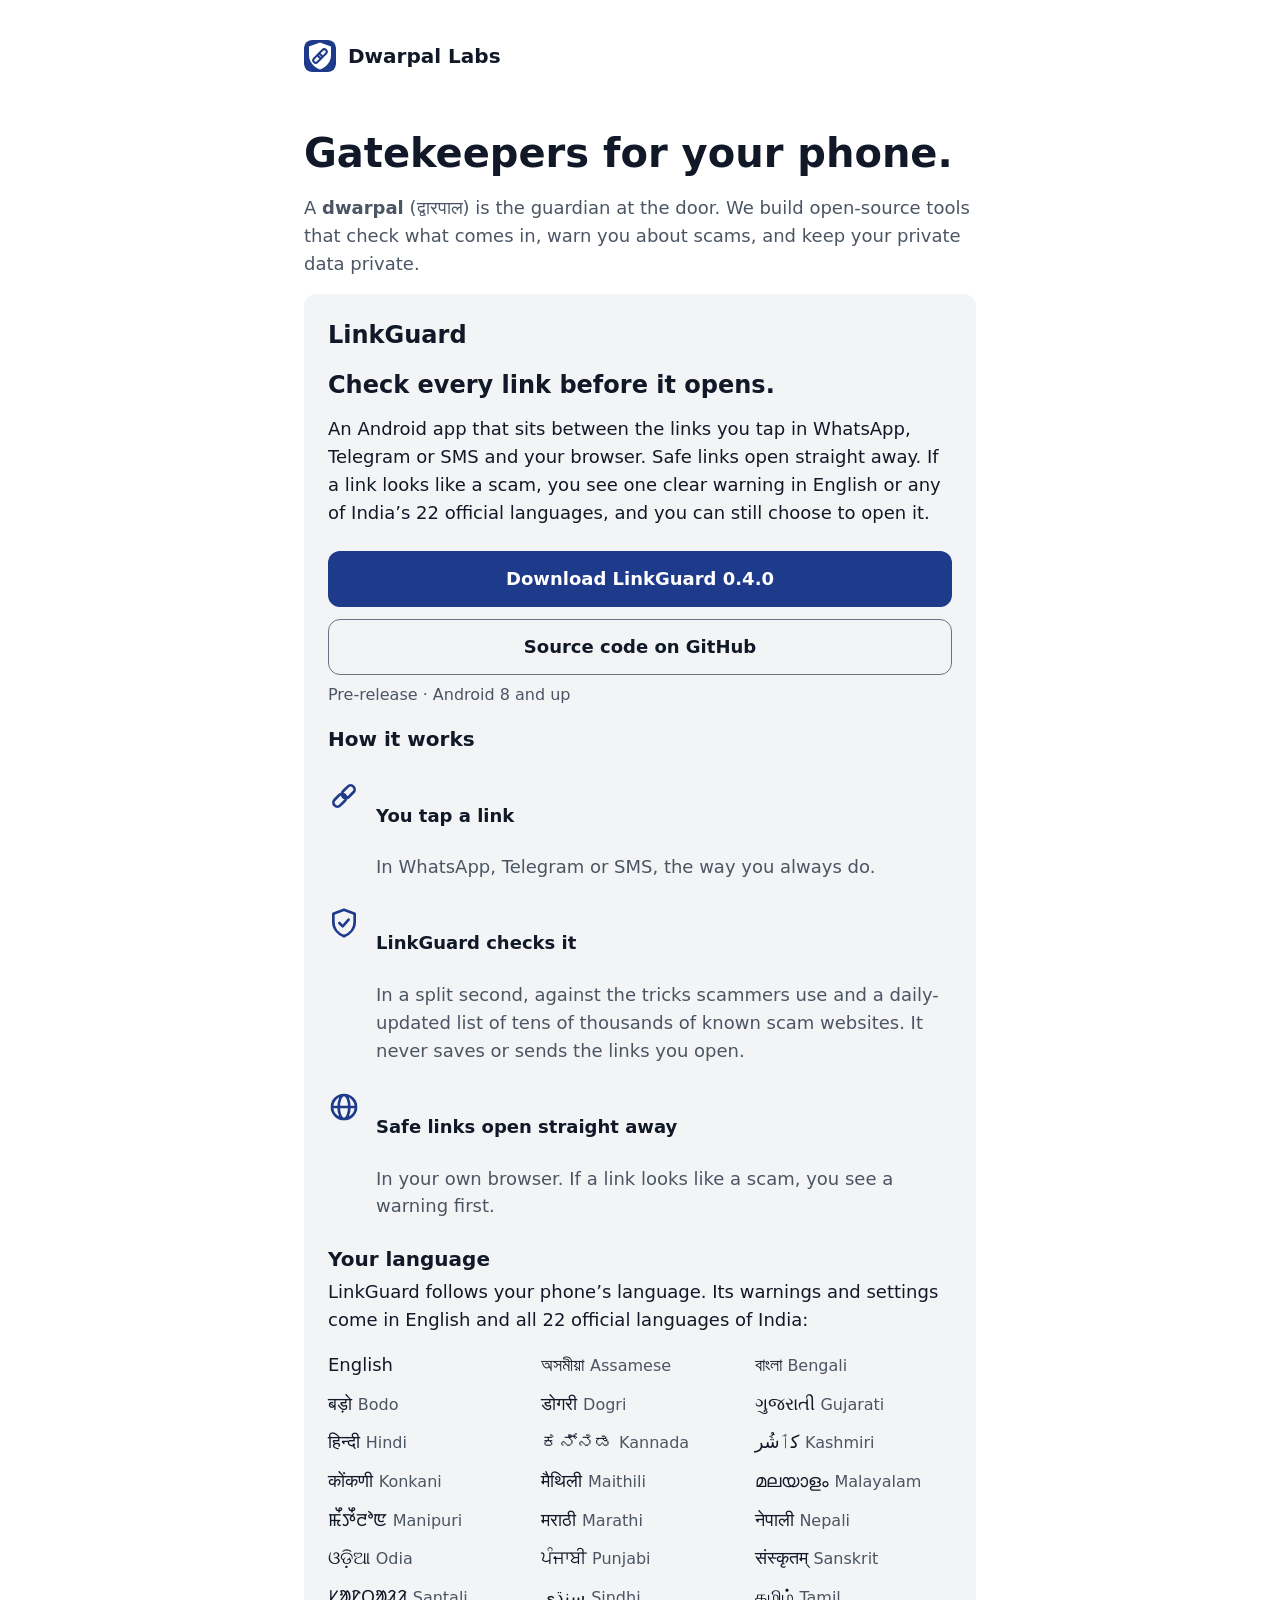
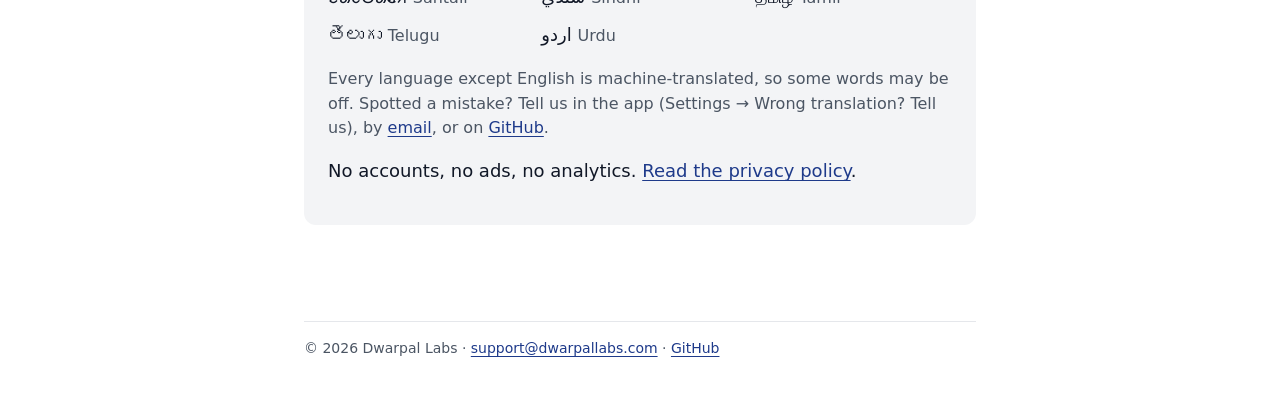
==== commit 597e7b08: "docs: privacy policy and download link for LinkGuard 0.4.0 Covers the 0.4.0 features: app-file check" ====
--- a/index.html
+++ b/index.html
@@ -34,7 +34,7 @@
     <p>An Android app that sits between the links you tap in WhatsApp, Telegram or SMS and your browser. Safe links open straight away. If a link looks like a scam, you see one clear warning in English or any of India’s 22 official languages, and you can still choose to open it.</p>
 
     <div class="actions">
-      <a class="button primary" href="https://github.com/dwarpallabs/linkguard/releases/tag/v0.3.2">Download LinkGuard 0.3.2</a>
+      <a class="button primary" href="https://github.com/dwarpallabs/linkguard/releases/tag/v0.4.0">Download LinkGuard 0.4.0</a>
       <a class="button secondary" href="https://github.com/dwarpallabs/linkguard">Source code on GitHub</a>
     </div>
     <p class="muted">Pre-release · Android 8 and up</p>
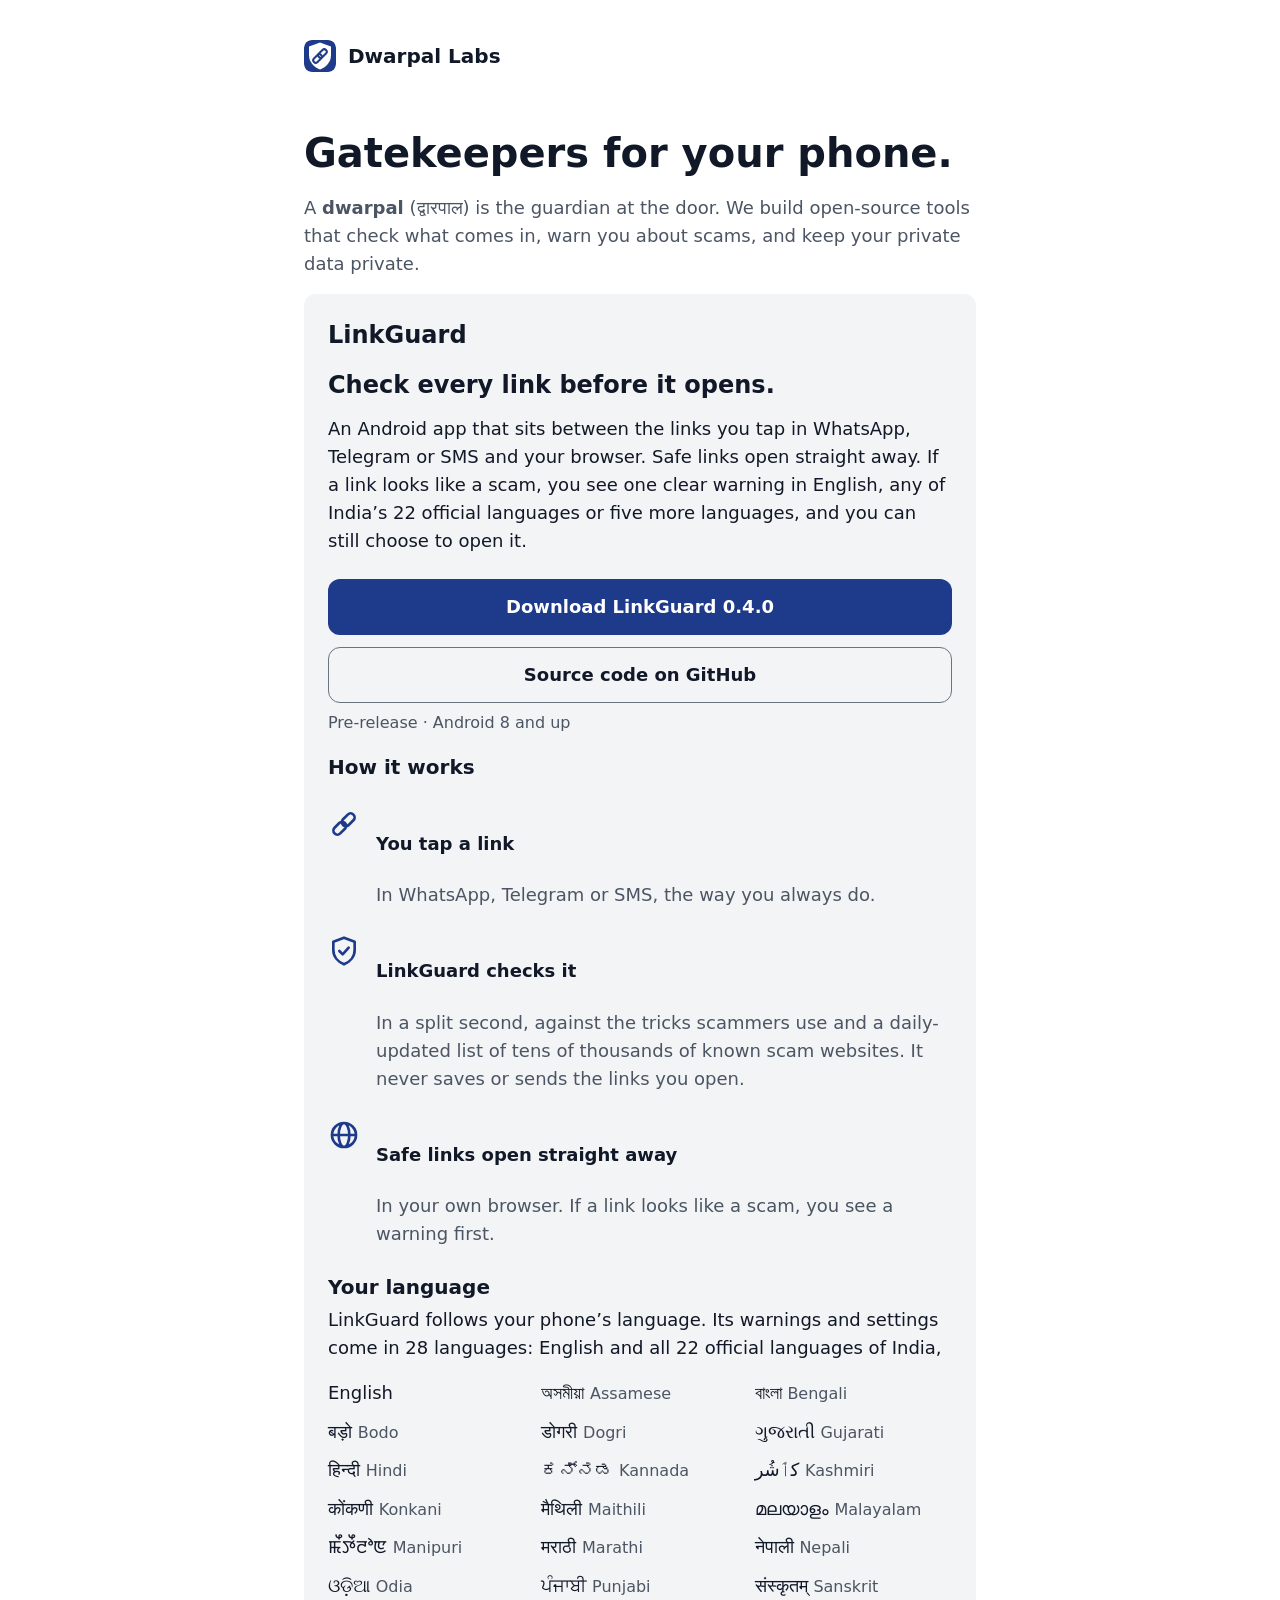
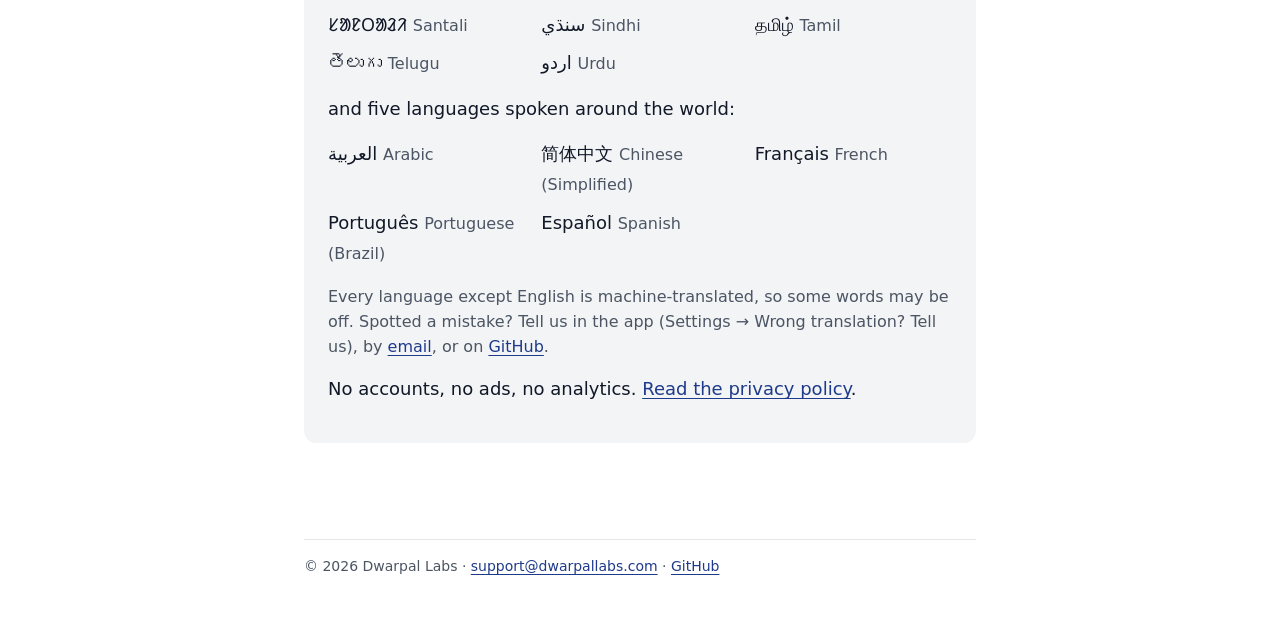
==== commit fd46fe15: "feat: LinkGuard in 28 languages on the home page Adds the five global languages (Arabic, Chinese (Si" ====
--- a/index.html
+++ b/index.html
@@ -9,12 +9,12 @@
   <meta property="og:type" content="website">
   <meta property="og:site_name" content="Dwarpal Labs">
   <meta property="og:title" content="LinkGuard: check every link before it opens">
-  <meta property="og:description" content="Free, open-source Android app that checks WhatsApp and SMS links for scams before they open. Warns in English and all 22 official languages of India. Never logs your links.">
+  <meta property="og:description" content="Free, open-source Android app that checks WhatsApp and SMS links for scams before they open. Warns in English, all 22 official languages of India and five more. Never logs your links.">
   <meta property="og:url" content="https://dwarpallabs.com/">
-  <meta property="og:image" content="https://dwarpallabs.com/og-linkguard.png">
+  <meta property="og:image" content="https://dwarpallabs.com/og-linkguard.png?v=2">
   <meta property="og:image:width" content="1200">
   <meta property="og:image:height" content="630">
-  <meta property="og:image:alt" content="LinkGuard shield logo. Checks WhatsApp and SMS links for scams before they open. Free, open source, 23 languages.">
+  <meta property="og:image:alt" content="LinkGuard shield logo. Checks WhatsApp and SMS links for scams before they open. Free, open source, 28 languages.">
   <meta name="twitter:card" content="summary_large_image">
   <link rel="icon" href="/favicon.ico" sizes="32x32">
   <link rel="icon" href="/favicon.svg" type="image/svg+xml">
@@ -31,7 +31,7 @@
   <section class="card">
     <h2>LinkGuard</h2>
     <p class="tagline">Check every link before it opens.</p>
-    <p>An Android app that sits between the links you tap in WhatsApp, Telegram or SMS and your browser. Safe links open straight away. If a link looks like a scam, you see one clear warning in English or any of India’s 22 official languages, and you can still choose to open it.</p>
+    <p>An Android app that sits between the links you tap in WhatsApp, Telegram or SMS and your browser. Safe links open straight away. If a link looks like a scam, you see one clear warning in English, any of India’s 22 official languages or five more languages, and you can still choose to open it.</p>
 
     <div class="actions">
       <a class="button primary" href="https://github.com/dwarpallabs/linkguard/releases/tag/v0.4.0">Download LinkGuard 0.4.0</a>
@@ -56,7 +56,7 @@
     </ol>
 
     <h3>Your language</h3>
-<p>LinkGuard follows your phone’s language. Its warnings and settings come in English and all 22 official languages of India:</p>
+<p>LinkGuard follows your phone’s language. Its warnings and settings come in 28 languages: English and all 22 official languages of India,</p>
 <ul class="langs">
     <li><span lang="en">English</span></li>
     <li><span lang="as">অসমীয়া</span> <span class="muted">Assamese</span></li>
@@ -82,6 +82,14 @@
     <li><span lang="te">తెలుగు</span> <span class="muted">Telugu</span></li>
     <li><span lang="ur" dir="rtl">اردو</span> <span class="muted">Urdu</span></li>
 </ul>
+<p>and five languages spoken around the world:</p>
+<ul class="langs">
+    <li><span lang="ar" dir="rtl">العربية</span> <span class="muted">Arabic</span></li>
+    <li><span lang="zh-Hans">简体中文</span> <span class="muted">Chinese (Simplified)</span></li>
+    <li><span lang="fr">Français</span> <span class="muted">French</span></li>
+    <li><span lang="pt-BR">Português</span> <span class="muted">Portuguese (Brazil)</span></li>
+    <li><span lang="es">Español</span> <span class="muted">Spanish</span></li>
+</ul>
 <p class="muted">Every language except English is machine-translated, so some words may be off. Spotted a mistake? Tell us in the app (Settings → Wrong translation? Tell us), by <!--email_off--><a href="mailto:support@dwarpallabs.com">email</a><!--/email_off-->, or on <a href="https://github.com/dwarpallabs/linkguard/issues/new?template=translation.yml">GitHub</a>.</p>
 <p>No accounts, no ads, no analytics. <a href="/linkguard/privacy">Read the privacy policy</a>.</p>
   </section>
